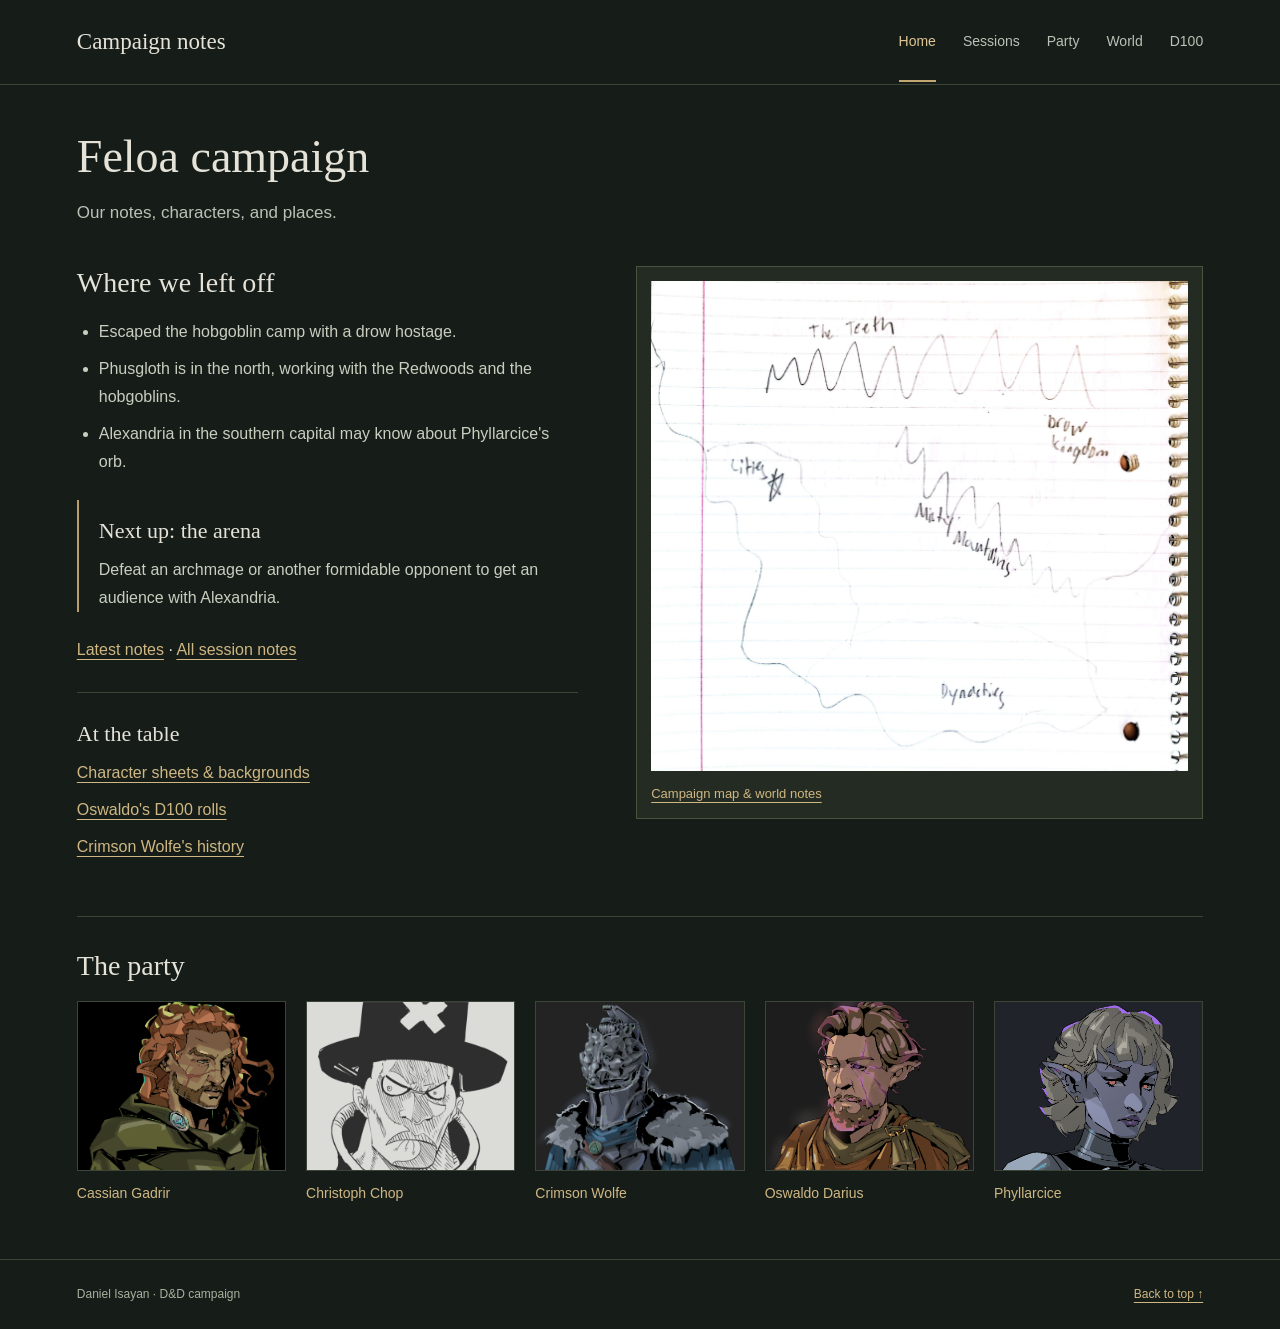
==== index.html @ f4b13ec2 "Build D&D campaign website" ====
<!DOCTYPE html>
<html lang="en">
<head>
  <meta charset="UTF-8">
  <meta name="viewport" content="width=device-width, initial-scale=1">
  <meta name="description" content="Our D&D campaign notes, character sheets, world map, and Oswaldo's D100 table.">
  <title>Home | Campaign notes</title>
  <link rel="stylesheet" href="css/styles.css">
</head>
<body id="top">
  <a class="skip-link" href="#main">Skip to content</a>
  <header class="site-header">
    <div class="container header-inner">
      <a class="brand" href="index.html">Campaign notes</a>
      <nav aria-label="Main navigation">
        <a href="index.html" aria-current="page">Home</a>
        <a href="sessions.html">Sessions</a>
        <a href="characters.html">Party</a>
        <a href="world.html">World</a>
        <a href="d100.html">D100</a>
      </nav>
    </div>
  </header>

  <main id="main" class="container">
    <header class="page-heading">
      <h1>Feloa campaign</h1>
      <p class="intro">Our notes, characters, and places.</p>
    </header>
    <div class="home-layout">
      <section class="current-notes" aria-labelledby="latest-heading">
        <h2 id="latest-heading">Where we left off</h2>
        <ul>
          <li>Escaped the hobgoblin camp with a drow hostage.</li>
          <li>Phusgloth is in the north, working with the Redwoods and the hobgoblins.</li>
          <li>Alexandria in the southern capital may know about Phyllarcice's orb.</li>
        </ul>
        <div class="next-session">
          <h3>Next up: the arena</h3>
          <p>Defeat an archmage or another formidable opponent to get an audience with Alexandria.</p>
        </div>
        <p><a href="sessions.html#arena">Latest notes</a> · <a href="sessions.html">All session notes</a></p>
        <hr>
        <h3>At the table</h3>
        <ul class="plain-links">
          <li><a href="characters.html">Character sheets &amp; backgrounds</a></li>
          <li><a href="d100.html">Oswaldo's D100 rolls</a></li>
          <li><a href="crimson.html">Crimson Wolfe's history</a></li>
        </ul>
      </section>
      <figure class="map-preview">
        <a href="world.html"><img src="images/campaign-map.jpg" alt="Our hand-drawn campaign map, with the Teeth, Misty Mountains, Drow Kingdom, a city, and dynasties marked" width="2160" height="2792"></a>
        <figcaption><a href="world.html">Campaign map &amp; world notes</a></figcaption>
      </figure>
    </div>
    <section class="home-party" aria-labelledby="party-heading">
      <h2 id="party-heading">The party</h2>
      <div class="portrait-row">
        <a href="cassian.html"><img src="images/cassian-gradir.png" alt="Cassian's portrait" width="3945" height="3361" loading="lazy"><span>Cassian Gadrir</span></a>
        <a href="christoph.html"><img src="images/christoph-chop.png" alt="Christoph's portrait" width="1564" height="840" loading="lazy"><span>Christoph Chop</span></a>
        <a href="crimson.html"><img src="images/crimson-wolf.png" alt="Crimson's portrait" width="3598" height="3287" loading="lazy"><span>Crimson Wolfe</span></a>
        <a href="oswaldo.html"><img src="images/oswaldo-darius.png" alt="Oswaldo's portrait" width="2716" height="2875" loading="lazy"><span>Oswaldo Darius</span></a>
        <a href="phyliarces.html"><img src="images/phyllarcice.png" alt="Phyllarcice's portrait" width="3225" height="2969" loading="lazy"><span>Phyllarcice</span></a>
      </div>
    </section>
  </main>
  <footer class="site-footer">
    <div class="container"><p>Daniel Isayan · D&amp;D campaign</p><a href="#top">Back to top ↑</a></div>
  </footer>
</body>
</html>
---- css/styles.css ----
/* Shared styles. Plain HTML, local images, and no framework. */
* { box-sizing: border-box; }
html { scroll-behavior: smooth; }
body {
  margin: 0;
  background: #161d19;
  color: #e5e3d8;
  font: 16px/1.75 Arial, Helvetica, sans-serif;
}
a { color: #cfb783; text-underline-offset: 4px; }
a:hover { color: #fff0c9; }
a:focus-visible, button:focus-visible {
  outline: 3px solid #eac989;
  outline-offset: 5px;
}
h1, h2, h3 { font-family: Georgia, 'Times New Roman', serif; font-weight: normal; line-height: 1.2; }
h1 { font-size: 46px; margin: 0 0 14px; }
h2 { font-size: 28px; margin: 0 0 18px; }
h3 { font-size: 22px; margin: 0 0 12px; }
p { margin: 0 0 18px; }
ul { padding-left: 22px; }
li { margin-bottom: 9px; }
img { display: block; max-width: 100%; height: auto; }
figure { margin: 0; }
figcaption { padding: 12px 0; color: #afb8aa; font-size: 13px; }
hr { border: 0; border-top: 1px solid #3c4538; margin: 28px 0; }
.container { width: 88%; max-width: 1160px; margin: 0 auto; }
.intro { color: #b9c2b5; font-size: 17px; }
.small-note, .source-note { font-size: 13px; color: #b2bba9; }
.skip-link { position: absolute; top: -100px; left: 20px; z-index: 10; padding: 12px; background: #161d19; }
.skip-link:focus { top: 12px; }

/* Navigation shared by every page. */
.site-header { border-bottom: 1px solid #3c4538; }
.header-inner { display: flex; align-items: center; justify-content: space-between; gap: 24px; min-height: 84px; }
.brand { font: 23px Georgia, serif; color: #e5e3d8; text-decoration: none; white-space: nowrap; }
.site-header nav { display: flex; gap: 27px; }
.site-header nav a { padding: 27px 0; color: #b9c2b5; font-size: 14px; text-decoration: none; border-bottom: 2px solid transparent; }
.site-header nav a[aria-current] { color: #e0c694; border-bottom-color: #c1a671; }
.page-heading { padding: 44px 0 26px; }
.page-heading p:last-child { margin-bottom: 0; }

/* Home: current notes beside the actual campaign sketch. */
.home-layout { display: flex; align-items: flex-start; gap: 58px; padding: 12px 0 34px; }
.current-notes { width: 47%; }
.current-notes > ul { color: #c9cebf; margin-top: 0; }
.next-session { padding: 18px 0 0 20px; margin: 24px 0; border-left: 2px solid #b99e6a; }
.next-session p { color: #c9cebf; }
.plain-links { list-style: none; padding: 0; margin-bottom: 0; }
.map-preview { width: 53%; padding: 14px 14px 0; background: #242b22; border: 1px solid #4d5140; }
.map-preview img { width: 100%; height: 490px; object-fit: cover; object-position: center 80%; }
.home-party { margin: 12px 0 54px; padding-top: 32px; border-top: 1px solid #3c4538; }
.portrait-row { display: flex; gap: 20px; }
.portrait-row > a { width: 20%; font-size: 14px; text-decoration: none; }
.portrait-row img { width: 100%; height: 170px; object-fit: cover; object-position: center 25%; border: 1px solid #3c4538; }
.portrait-row span { display: block; padding-top: 10px; }

/* Session notebook. */
.jump-links { display: flex; flex-wrap: wrap; gap: 10px 22px; padding: 13px 0; margin-bottom: 30px; border-top: 1px solid #3c4538; border-bottom: 1px solid #3c4538; }
.jump-links a { font-size: 14px; }
.journal-layout { display: flex; align-items: flex-start; gap: 52px; margin-bottom: 40px; }
.journal-layout > div { width: 68%; }
.journal-entry { margin: 0 0 28px; padding-bottom: 16px; border-bottom: 1px solid #3c4538; scroll-margin-top: 25px; }
.journal-entry ul { color: #c9cebf; }
.journal-entry h2 { font-size: 29px; }
.journal-layout > .lore-box { width: 32%; padding: 24px; background: #20291f; border-top: 2px solid #817451; }
.lore-box h2 { font-size: 23px; }
dt { margin-top: 20px; font-weight: bold; color: #d8c395; }
dd { margin: 3px 0 20px; color: #c0c8b7; }
.lore-box { font-size: 14px; }
.status-label { font-size: 12px; color: #cfb783; margin-bottom: 8px; }

/* Party directory and separate character pages. */
.character-grid { display: flex; flex-wrap: wrap; gap: 38px 26px; margin: 10px 0 60px; }
.character-card { width: calc(33.33% - 18px); }
.character-card img { width: 100%; height: 310px; object-fit: cover; object-position: center 25%; border: 1px solid #3c4538; }
.character-card a:hover img, .portrait-row a:hover img { opacity: 0.85; }
.character-info { padding: 20px 0; border-bottom: 1px solid #3c4538; }
.character-info h2 { font-size: 28px; margin-bottom: 10px; }
.character-info h2 a { color: #e5e3d8; text-decoration: none; }
.character-info p { margin-bottom: 8px; }
.character-info > a { font-size: 14px; }
.breadcrumb { margin: 28px 0; color: #aeb8a6; font-size: 13px; }
.profile-layout { display: flex; align-items: flex-start; gap: 50px; margin-bottom: 60px; }
.profile-portrait { width: 35%; }
.profile-portrait img { width: 100%; height: auto; border: 1px solid #3c4538; }
.profile-content { width: 65%; max-width: 710px; }
.profile-content h1 { font-size: 42px; }
.profile-class { color: #c8cdbf; margin-bottom: 18px; }
.sheet-link { display: inline-block; padding: 9px 15px; border: 1px solid #817451; text-decoration: none; font-size: 14px; }
.sheet-link:hover { background: #2d3528; }
.sheet-facts { display: flex; flex-wrap: wrap; gap: 0 14px; padding: 14px 0; margin: 20px 0 28px; border-top: 1px solid #3c4538; border-bottom: 1px solid #3c4538; font-size: 14px; }
.sheet-facts dt { width: 100px; margin: 0; }
.sheet-facts dd { width: calc(100% - 114px); margin: 0; }
.profile-content section { margin-top: 28px; }
.profile-content section p { color: #c6cdbd; }

/* Map and setting notes. The full scan remains available through the image link. */
.world-layout { display: flex; align-items: flex-start; gap: 40px; margin: 8px 0 40px; }
.world-map { width: 48%; padding: 12px 12px 0; background: #252c22; border: 1px solid #4d5140; }
.world-map img { width: 100%; height: auto; }
.region-notes { width: 52%; }
.region-notes section { padding-bottom: 20px; margin-bottom: 25px; border-bottom: 1px solid #3c4538; }
.region-notes h2 { font-size: 26px; }
.region-notes p, .region-notes li { color: #c6cdbd; font-size: 15px; }
.field-note { padding-left: 16px; border-left: 2px solid #9c895f; font-style: italic; }
.northern-notes { max-width: 800px; margin: 0 0 50px; padding-top: 28px; border-top: 1px solid #3c4538; }

/* Oswaldo's roller and source table. */
.button, button {
  display: inline-block;
  padding: 11px 20px;
  border: 1px solid #c7ab76;
  background: #c7ab76;
  color: #18211a;
  font: bold 14px/1.7 Arial, Helvetica, sans-serif;
  cursor: pointer;
}
button:hover { background: #e0c592; color: #18211a; }
button:disabled { color: #929c89; background: #273026; border-color: #4b5442; cursor: not-allowed; }
.secondary-button { color: #dbc38e; background: transparent; border-color: #796e4d; }
.roller-layout { display: flex; gap: 30px; align-items: flex-start; margin: 12px 0 42px; }
.roller-panel { width: 65%; padding: 28px; background: #202a20; border: 1px solid #656146; }
.roller-panel h2 { font-size: 26px; }
.result-box { display: flex; gap: 24px; align-items: center; min-height: 150px; padding: 20px 0; }
#roll-number { min-width: 100px; font: 64px/1 Georgia, serif; color: #e7c88d; text-align: center; }
#roll-effect { margin: 0; color: #d1d6c9; font-size: 14px; }
.roller-actions { display: flex; flex-wrap: wrap; gap: 12px; margin-top: 24px; }
.meter-label { display: block; margin-top: 15px; font-size: 12px; color: #b8c2b0; }
meter, progress { display: block; width: 100%; height: 14px; margin: 8px 0; accent-color: #caae78; }
.table-status { width: 35%; padding: 12px 0; }
.table-status h2 { font-size: 34px; margin-bottom: 14px; }
.table-status p { color: #b9c3b4; font-size: 14px; }
.table-status label { font-size: 13px; }
.table-status a { font-size: 14px; }
.table-wrap { margin: 0 0 40px; }
table { width: 100%; border-collapse: collapse; font-size: 14px; }
caption { padding: 0 0 18px; color: #b9c3b4; text-align: left; font-size: 13px; }
th, td { padding: 16px 20px; border-bottom: 1px solid #3c4538; text-align: left; vertical-align: top; }
thead { color: #ddc492; background: #273026; }
tbody th { width: 94px; color: #e1c594; font: normal 21px Georgia, serif; }
tbody td { color: #c5cdbf; }
tbody tr:nth-child(even) { background: #1c241d; }
tbody tr:target { background: #37402b; outline: 2px solid #baa071; }
.unwritten td { font-style: italic; color: #adb8a4; }
.site-footer { padding: 24px 0; border-top: 1px solid #3c4538; font-size: 12px; color: #a8b09e; }
.site-footer .container { display: flex; align-items: flex-start; justify-content: space-between; gap: 18px; }
.site-footer p { margin: 0; }

/* Stacked layouts on smaller screens. */
@media (max-width: 850px) {
  .home-layout, .journal-layout, .world-layout { gap: 28px; }
  .header-inner { gap: 18px; }
  .site-header nav { gap: 18px; }
  .character-card { width: calc(50% - 13px); }
  .profile-layout { gap: 28px; }
  .profile-content h1 { font-size: 36px; }
  .portrait-row { flex-wrap: wrap; gap: 22px; }
  .portrait-row > a { width: calc(33.33% - 15px); }
}
@media (max-width: 680px) {
  .header-inner { display: block; padding-top: 18px; }
  .brand { font-size: 22px; }
  .site-header nav { justify-content: space-between; gap: 12px; }
  .site-header nav a { padding: 14px 0; font-size: 13px; }
  .container { width: 90%; }
  .page-heading { padding-top: 32px; }
  h1 { font-size: 38px; }
  .home-layout, .journal-layout, .world-layout, .profile-layout, .roller-layout { display: block; }
  .current-notes, .map-preview, .journal-layout > div, .journal-layout > .lore-box, .world-map, .region-notes, .profile-portrait, .profile-content, .roller-panel, .table-status { width: 100%; }
  .map-preview { margin-top: 30px; }
  .map-preview img { height: 370px; }
  .world-map { margin-bottom: 35px; }
  .profile-portrait { max-width: 350px; margin-bottom: 28px; }
  .profile-content h1 { font-size: 36px; }
  .profile-content { max-width: none; }
  .table-status { margin-top: 25px; }
  .journal-layout > .lore-box { margin-top: 28px; }
}
@media (max-width: 430px) {
  .portrait-row > a { width: calc(50% - 11px); }
  .portrait-row img { height: 150px; }
  .character-card { width: 100%; }
  .character-card img { height: 340px; }
  .roller-panel { padding: 22px 18px; }
  .result-box { gap: 14px; align-items: flex-start; }
  #roll-number { min-width: 65px; font-size: 50px; }
  th, td { padding: 14px 10px; }
  tbody th { width: 65px; }
}
@media (prefers-reduced-motion: reduce) {
  html { scroll-behavior: auto; }
}
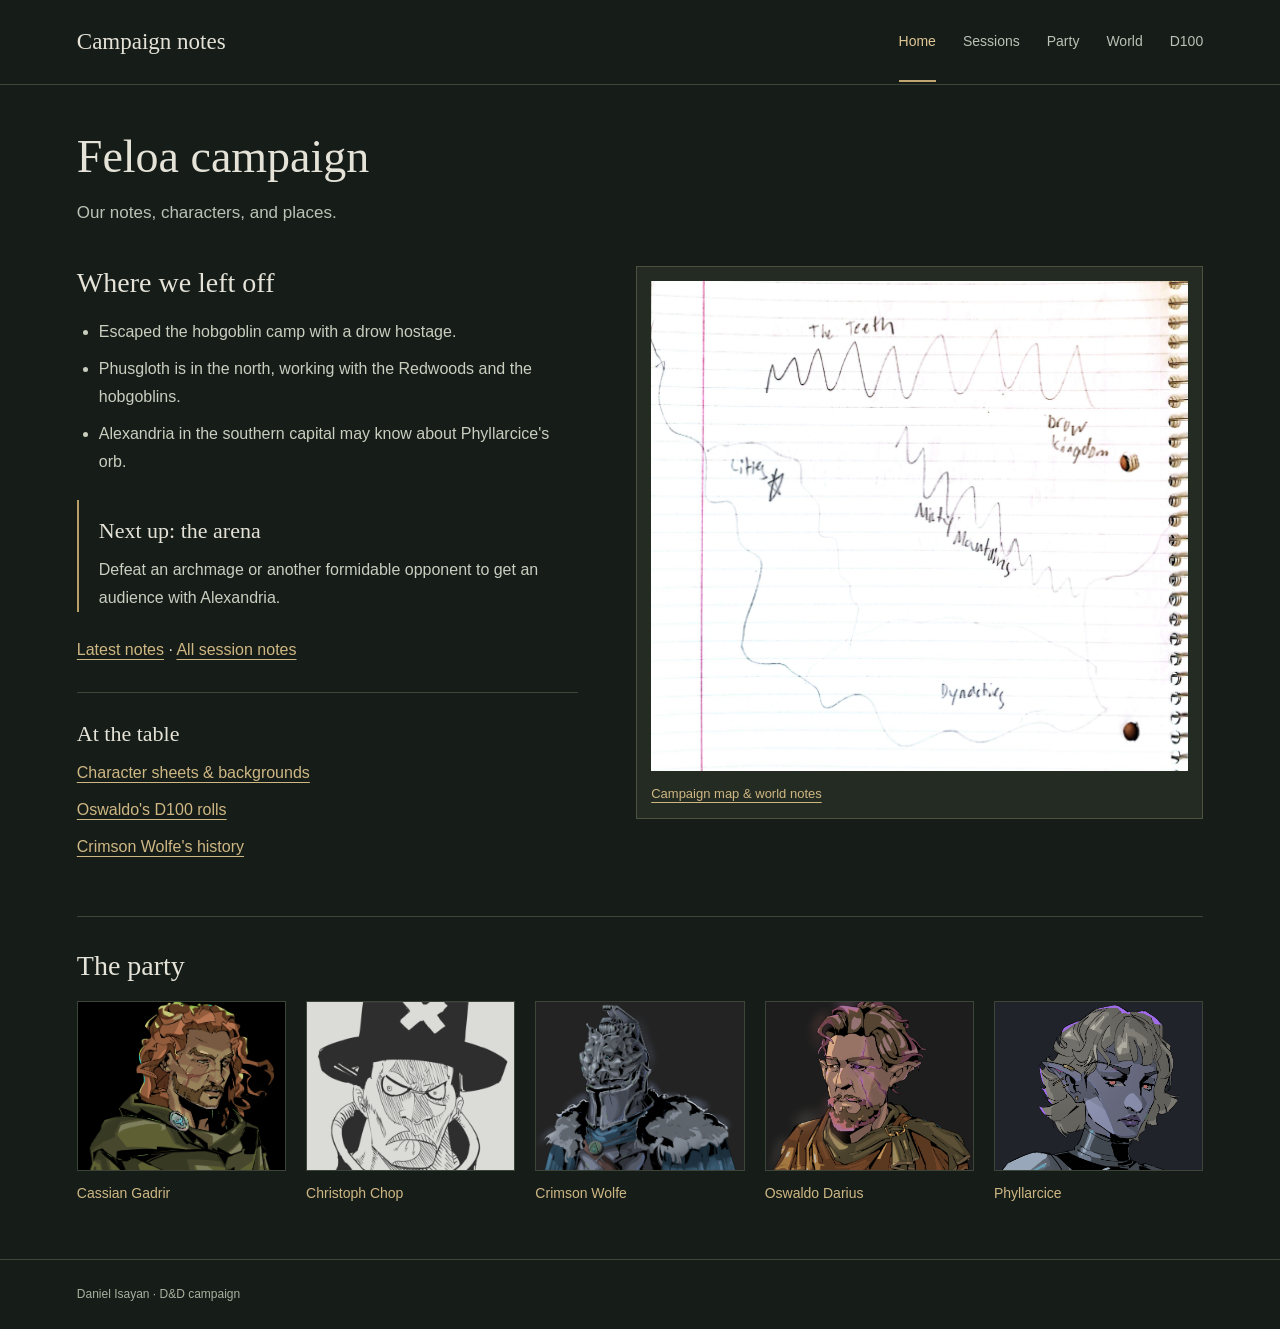
==== commit fefe8b0f: "Restore D100 list and simplify footers" ====
--- a/index.html
+++ b/index.html
@@ -65,7 +65,7 @@
     </section>
   </main>
   <footer class="site-footer">
-    <div class="container"><p>Daniel Isayan · D&amp;D campaign</p><a href="#top">Back to top ↑</a></div>
+    <div class="container"><p>Daniel Isayan · D&amp;D campaign</p></div>
   </footer>
 </body>
 </html>
